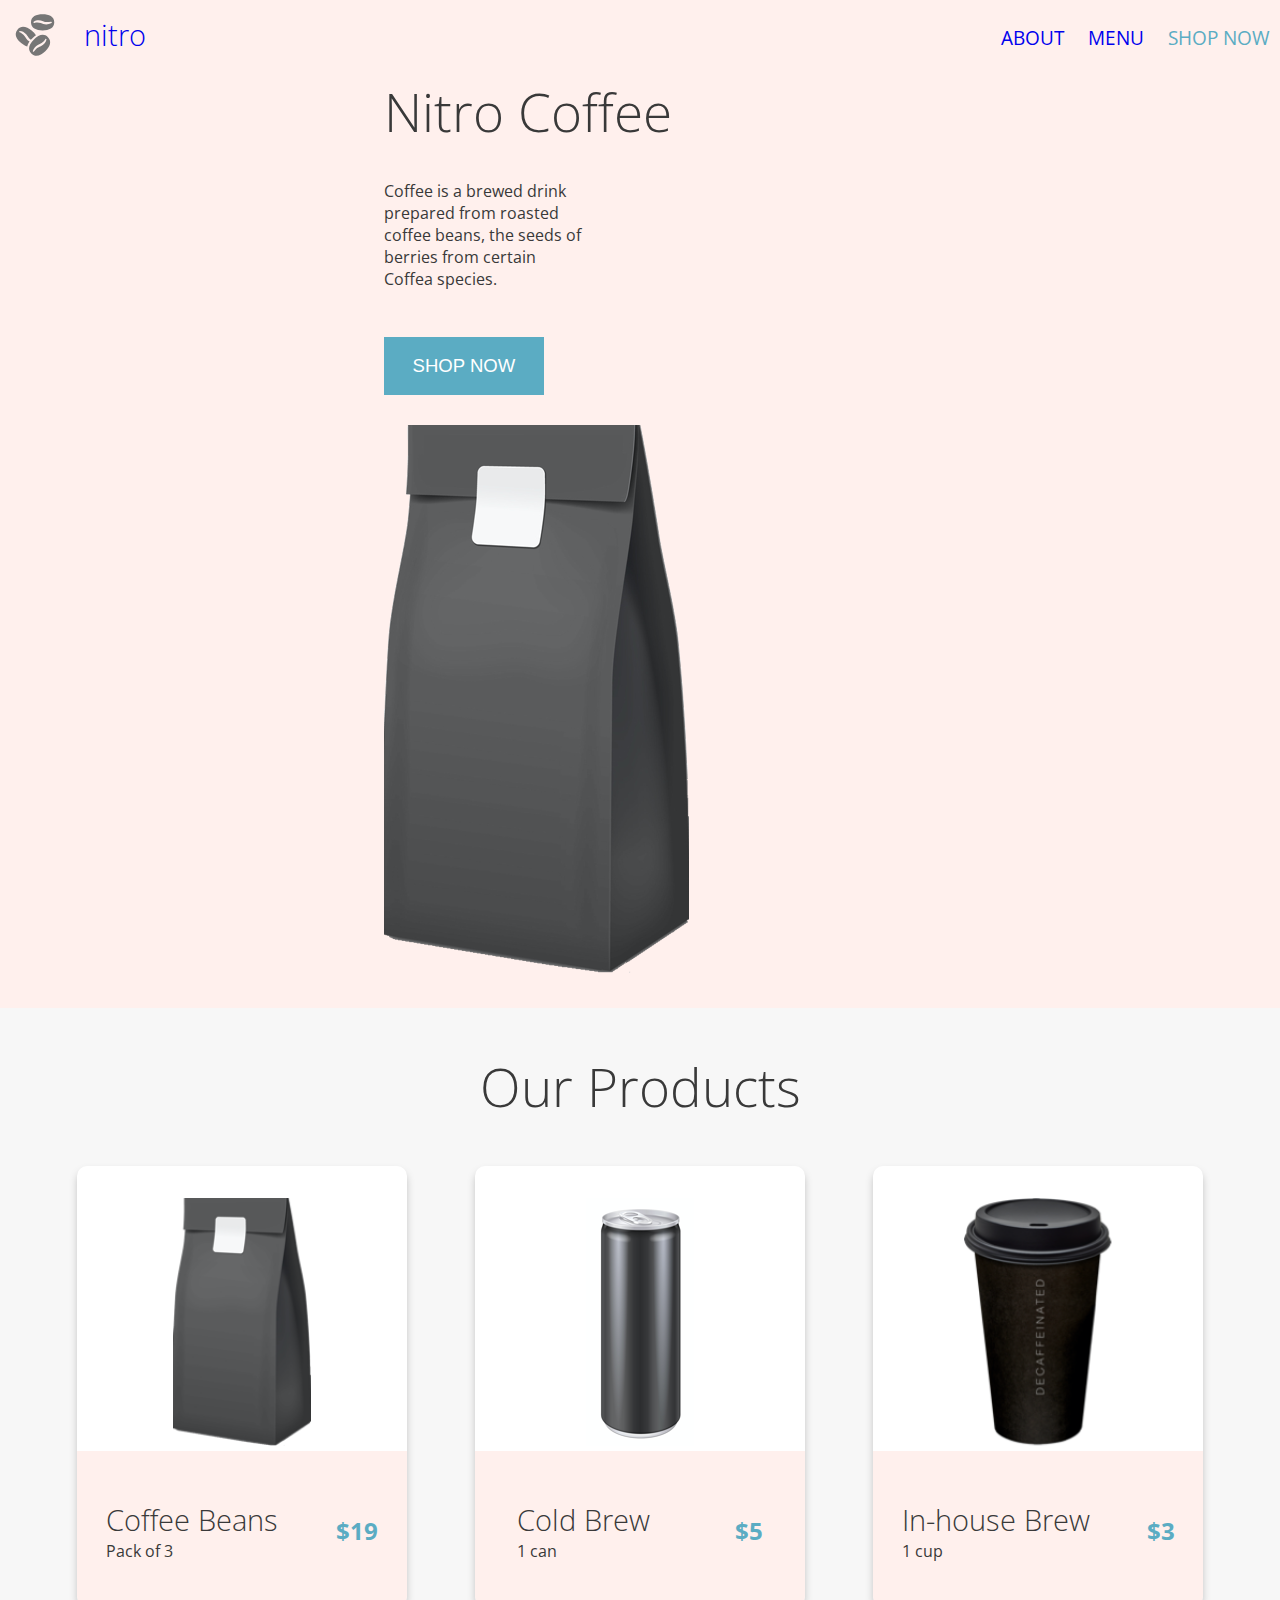
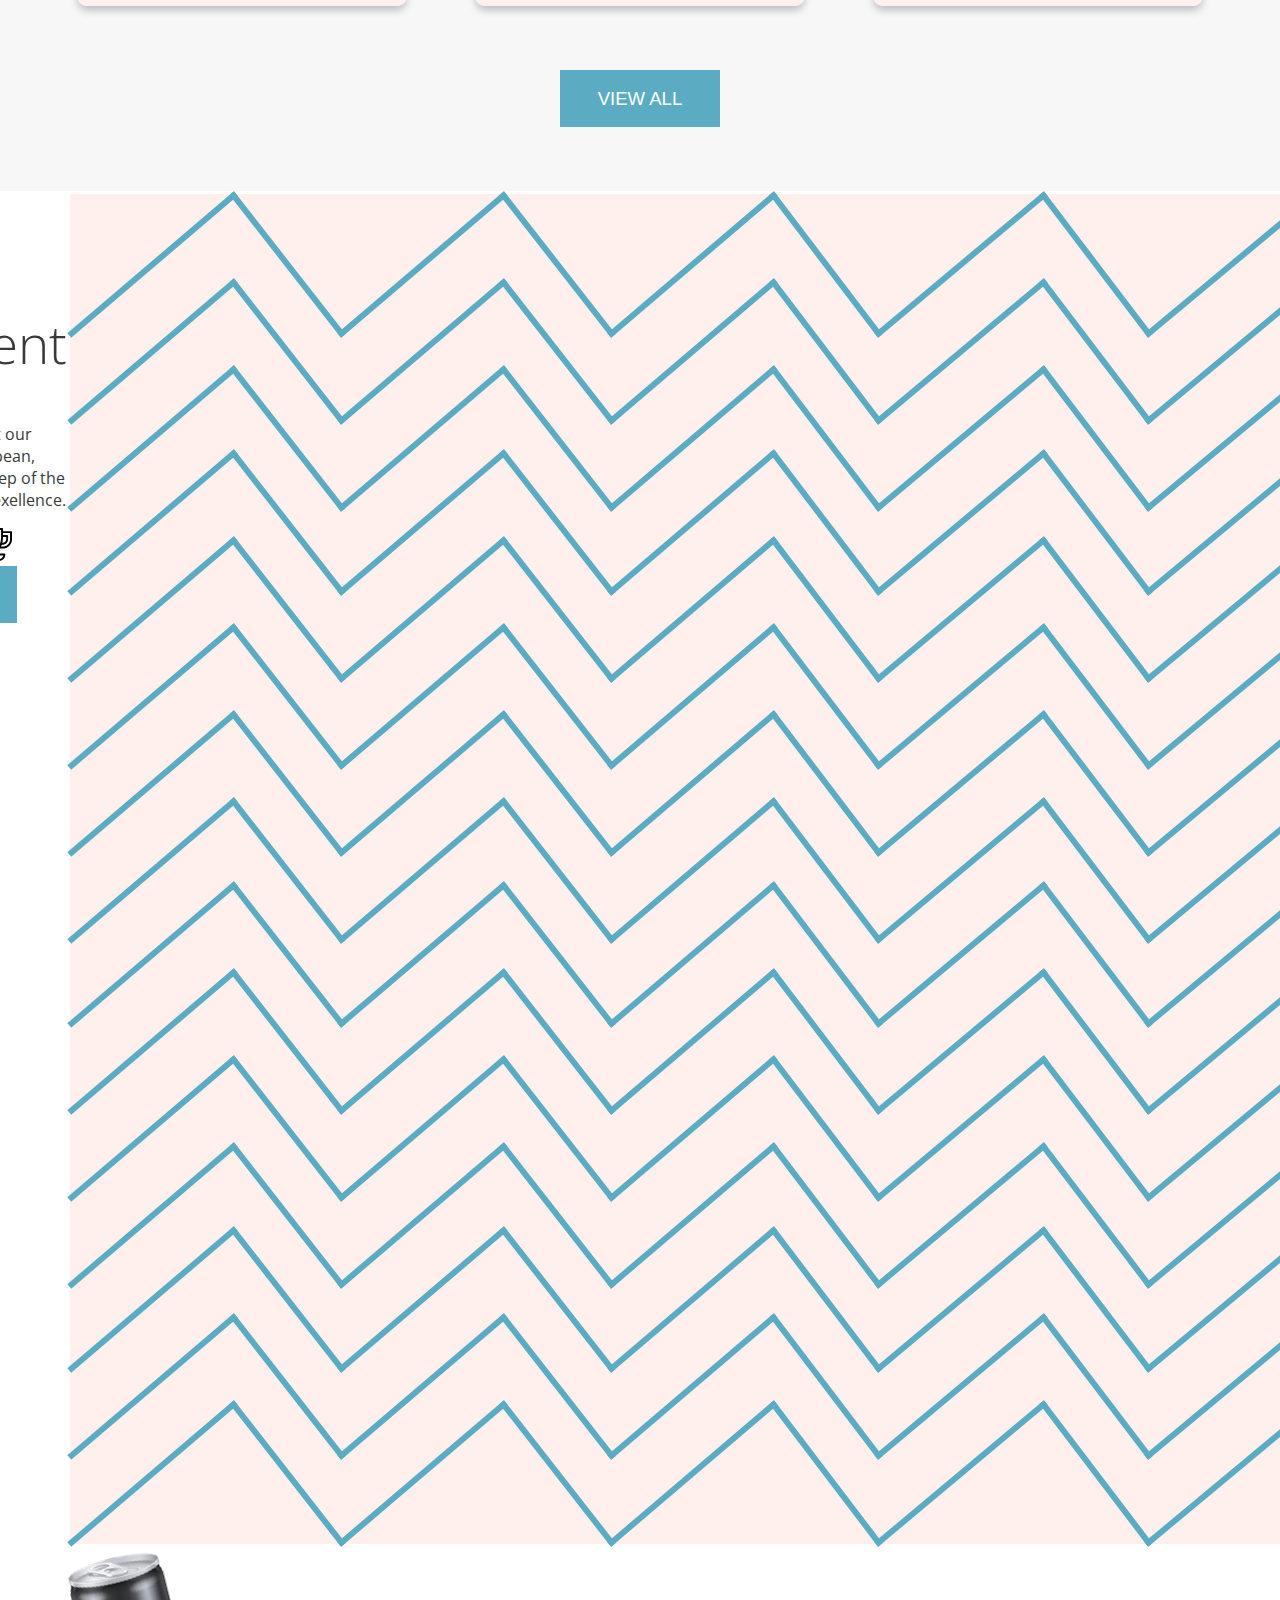
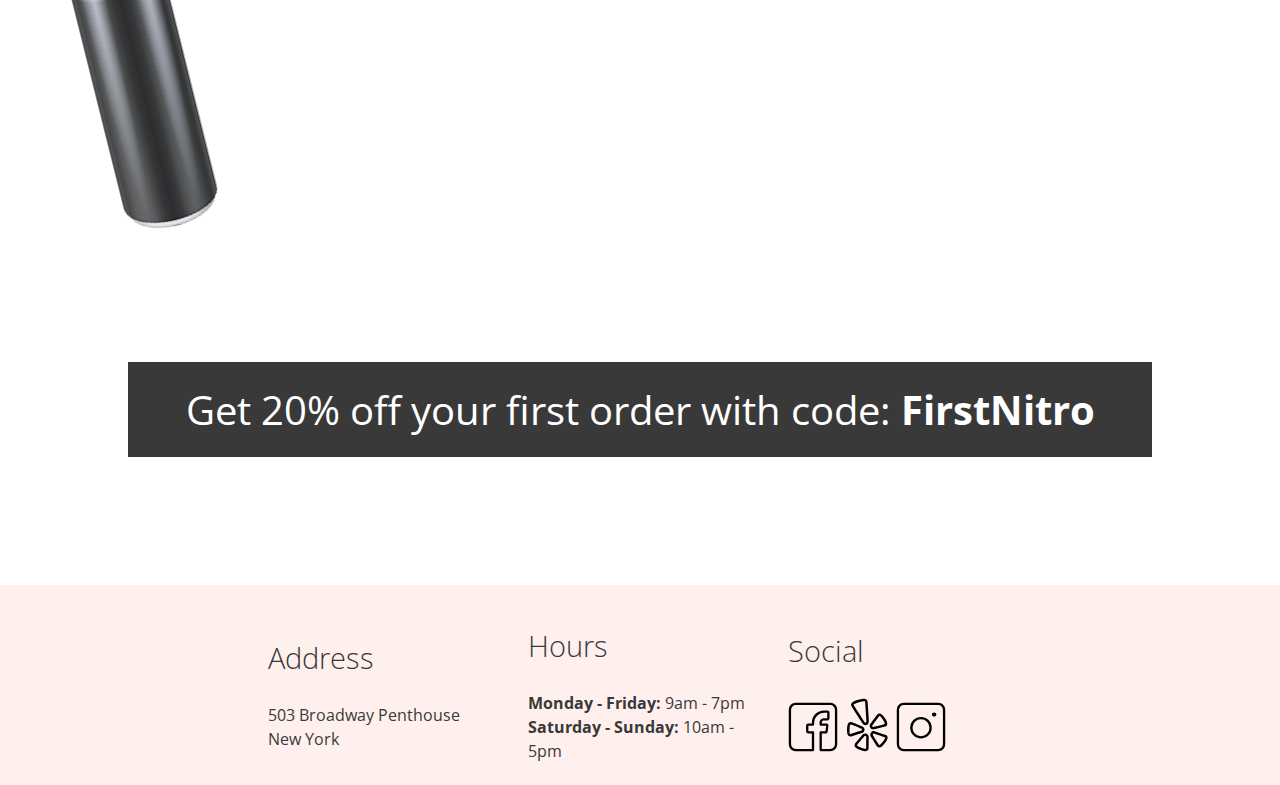
==== index.html @ e4e1f6b5 "init on wk2 day3. Finished Menu, Mockup 14" ====
<!DOCTYPE html>
<html lang="en">
  <head>
    <meta charset="UTF-8" />
    <meta name="viewport" content="width=device-width, initial-scale=1.0" />
    <link
      href="https://fonts.googleapis.com/css2?family=Open+Sans:ital,wght@0,300;0,400;0,600;0,700;1,400&display=swap"
      rel="stylesheet"
    />
    <link rel="stylesheet" href="./css/global.css" />
    <link rel="stylesheet" href="./css/landing.css" />
    <title>Coffee Shop - Home</title>
  </head>

  <body>
    <header class="header">
      <!-- top navigation bar -->
      <nav class="navigation">
        <div class="navigation__menu">
          <ul class="navigation__list">
            <a href="#"
              ><li class="navigation__item">
                <img
                  class="icons"
                  src="./assets/logos/coffee-beans-logo-and-footer.svg"
                  alt="coffee bean logo"
                /></li
            ></a>
            <li class="navigation__item">
              <a href="#"><h3 id="nitro">nitro</h3></a>
            </li>
          </ul>
        </div>
        <div class="navigation__menu">
          <ul>
            <li class="navigation__item"><a href="#">ABOUT</a></li>
            <li class="navigation__item">
              <a href="./pages/menu.html">MENU</a>
            </li>
            <li class="navigation__item">
              <a class="highlight" href="./pages/menu.html">SHOP NOW</a>
            </li>
          </ul>
        </div>
      </nav>
    </header>

    <main>
      <section class="nitro-coffee">
        <div class="nitro-coffee__head highligh_opposit">
          <div class="nitro-coffee__call-to-act">
            <h1>Nitro Coffee</h1>
            <p class="nitro-coffee__text">
              Coffee is a brewed drink prepared from roasted coffee beans, the
              seeds of berries from certain Coffea species.
            </p>
            <!-- A button stating "SHOP NOW" -->
            <a href="./pages/menu.html"><button>SHOP NOW</button></a>
          </div>
          <div class="nitro-coffee__img">
            <img src="./assets/images/coffeebeans-hero.png" alt="coffee bag" />
          </div>
        </div>
      </section>

      <section class="our-product neutral">
        <!-- Our Products Section -->
        <h2 class="card__title">Our Products</h2>
        <div class="card">
          <!-- A card for each product (Coffee Beans, Cold Brew, In-house Brew) -->
          <div class="card__item">
            <img
              class="card__img"
              src="./assets/images/coffeebeans.png"
              alt="coffee beans"
            />
            <div class="card__bottom highligh_opposit">
              <div class="card__title">
                <h3>Coffee Beans</h3>
                <p class="card__subtitle">Pack of 3</p>
              </div>
              <p class="card__text highlight"><strong>$19</strong></p>
            </div>
          </div>

          <div class="card__item">
            <img
              class="card__img"
              src="./assets/images/coldbrew.png"
              alt="cold brew"
            />
            <div class="card__bottom highligh_opposit">
              <div class="card__title">
                <h3>Cold Brew</h3>
                <p class="card__subtitle">1 can</p>
              </div>
              <p class="card__text highlight"><strong>$5</strong></p>
            </div>
          </div>

          <div class="card__item">
            <img
              class="card__img"
              src="./assets/images/inhousebrew.png"
              alt="in-house brew"
            />
            <div class="card__bottom highligh_opposit">
              <div class="card__title">
                <h3>In-house Brew</h3>
                <p class="card__subtitle">1 cup</p>
              </div>
              <p class="card__text highlight"><strong>$3</strong></p>
            </div>
          </div>

          <!-- A button stating "VIEW ALL" -->
        </div>
        <a href="./pages/menu.html"><button>VIEW ALL</button></a>
        <!-- Discount Section -->
      </section>
      <article class="we-are">
        <div class="we-re__left">
          <h2 class="card__title">We're Different</h2>
          <p>
            We grow and roast our own beans. Every bean, every cup, every step
            of the way, we strive for exellence.
          </p>
          <img
            class="icons"
            src="./assets/logos/planting.svg"
            alt="coffee seadlings icon"
          />
          <img
            class="icons"
            src="./assets/logos/coffee-beans.svg"
            alt="coffee beans icon"
          /><img
            class="icons"
            src="./assets/logos/coffee-cup.svg"
            alt="cup of hot coffee"
          />
          <a href="#"><button class="button">LEARN MORE</button></a>
        </div>
        <div class="we-re__right">
          <img src="./assets/images/coldbrewbackground.png" alt="shevron pattern">
          <img src="./assets/images/tiltedcan.png" alt="tilted black can of coffee">
        </div>
      </article>
      <p class="discount-text">
        Get 20% off your first order with code:
        <strong>FirstNitro</strong>
      </p>
    </main>

    <!-- Footer
    The footer must include:
    An “Address” division. -->
    <footer class="footer">
      <section class="footer__item">
        <h3 class="card__title">Address</h3>
        <!-- Paragraph tags with the address information -->
        <p>503 Broadway Penthouse</p>
        <p>New York</p>
      </section>
      <!-- An “Hours” division. This division will contain: -->
      <section class="footer__item">
        <h3 class="card__title">Hours</h3>
        <!-- Paragraph tags with the information related to hours of operation -->
        <p><strong>Monday - Friday:</strong> 9am - 7pm</p>
        <p><strong>Saturday - Sunday:</strong> 10am - 5pm</p>
      </section>

      <!-- A “Social division.” -->
      <section class="social footer__item">
        <h3 class="card__title">Social</h3>
        <!-- social (Facebook, Yelp, Instagram) -->
        <a href="https://www.facebook.com/"
          ><img
            class="social__img--size"
            src="./assets/logos/Facebook-Icon.svg"
            alt="Facebook"
        /></a>
        <a href="https://www.yelp.com/"
          ><img
            class="social__img--size"
            src="./assets/logos/Yelp-Icon.svg"
            alt="Yelp"
        /></a>
        <a href="https://www.instagram.com/"
          ><img
            class="social__img--size"
            src="./assets/logos/Instagram-Icon.svg"
            alt="Instagram"
        /></a>
      </section>
    </footer>
  </body>
</html>
---- css/global.css ----
*,
*::before,
*::after {
  box-sizing: border-box;
  margin: 0px;
  padding: 0px;
}
/* header */
.header {
  width: 100%;
  background-color: #fff0ed;
}

/* main nav */
.navigation {
  display: flex;
  justify-content: space-between;
  align-items: baseline;
}
.navigation__item {
  list-style: none;
  display: inline-block;
  margin: 10px;
  vertical-align: middle;
}
.navigation__item a {
  text-decoration: none;
}
.icons {
  width: 50px;
}
/* this keeps a main nav bar narrower */
#nitro {
  padding-bottom: 0.2em;
}
body {
  font-family: "Open Sans";
  font-weight: 400;
  /* Primary font color */
  color: #393939;
}
h1,
h2 {
  font-weight: 300;
  /* def em(num):
...   return  num*3.33em/60px */
  font-size: 3.33rem;
}
h3 {
  font-weight: 300;
  font-size: 1.83rem;
}
p {
  font-weight: 400;
  font-size: 0.99rem;
}
.highlight {
  color: #5bacc3;
}
.highligh_opposit {
  background-color: #fff0ed;
}
.neutral {
  background-color: #f7f7f7;
}
button,
.navigation__item {
  font-size: 1.16em;
  font-weight: 400;
}

/* discount banner */
.discount-text {
  background-color: #393939;
  color: #fff;
  font-size: 2.497em;
  font-weight: 400;
  text-align: center;
  /* 2 mokups overlap on this one: width: 90%; */
  margin: 8rem;
  padding: 0.5em;
}
.discount-text strong {
  font-weight: 700;
}
---- css/landing.css ----
/* header */
header,
.nitro-coffee,
footer {
  background-color: #fff0ed;
}

button {
  /*  def em(num):
...   return  num*3.33em/60px */
  width: 9.99rem;
  padding: 1.109rem;
  color: white;
  background-color: #5bacc3;
  border: 0;
}

/* header banner */
.nitro-coffee__call-to-act,
.nitro-coffee__img {
  vertical-align: middle;
  display: inline-block;
}
.nitro-coffee__head {
  width: 40%;
  margin-left: auto;
  margin-right: auto;
}
.nitro-coffee__text {
  width: 40%;
  padding: 2em 0 3em;
}
.nitro-coffee__img {
  padding: 30px 0;
  /* but it needs the margin-left: 10vw; for a responsive view */
}
.card__title {
  padding: 0.8em 0;
}
/* cards cection */
.card {
  text-align: center;
  padding-bottom: 2em;
}
.card__item {
  background-color: #ffff;
  width: 330px;
  height: 440px;
  display: inline-block;
  padding: 2em 0 0;
  margin: 0 2em 2em;
  /* margin: 20px; */
  /* margin: 0 calc((100% / 3) - 2em) 2em; 
  analog: 
  margin-top: 0;
  margin-left: calc((100% / 3) - 2em);
  margin-right: calc((100% / 3) - 2em);
  margin-bottom: 2em;*/
  border-radius: 10px;
  box-shadow: 0 5px 9px -1px rgba(0, 0, 0, 0.25);
  text-align: center;
  overflow: hidden;
  vertical-align: top;
}
.card__img {
  height: 248px;
}
.card__text {
  font-size: 1.5rem;
}

.our-product {
  text-align: center;
  vertical-align: middle;
  padding-bottom: 4em;
}
.we-are {
  display: flex;
  justify-content: center;
}
.we-are__right {
  width: 400px;
  height: 400px;
}
/* footer */
.footer {
  height: 200px;
  text-align: center;
}
.footer__item {
  width: 20%;
  line-height: 1.5;
  vertical-align: middle;
  display: inline-block;
  padding: 1em;
  text-align: left;
}
.social__img--size {
  width: 50px;
}
.card__bottom {
  display: flex;
  height: 10rem;
  /* flex-direction: row; */
  /* flex-wrap: wrap; */
  align-items: center;
  justify-content: space-around;
}
.card__title {
}
.card__subtitle {
  text-align: left;
}
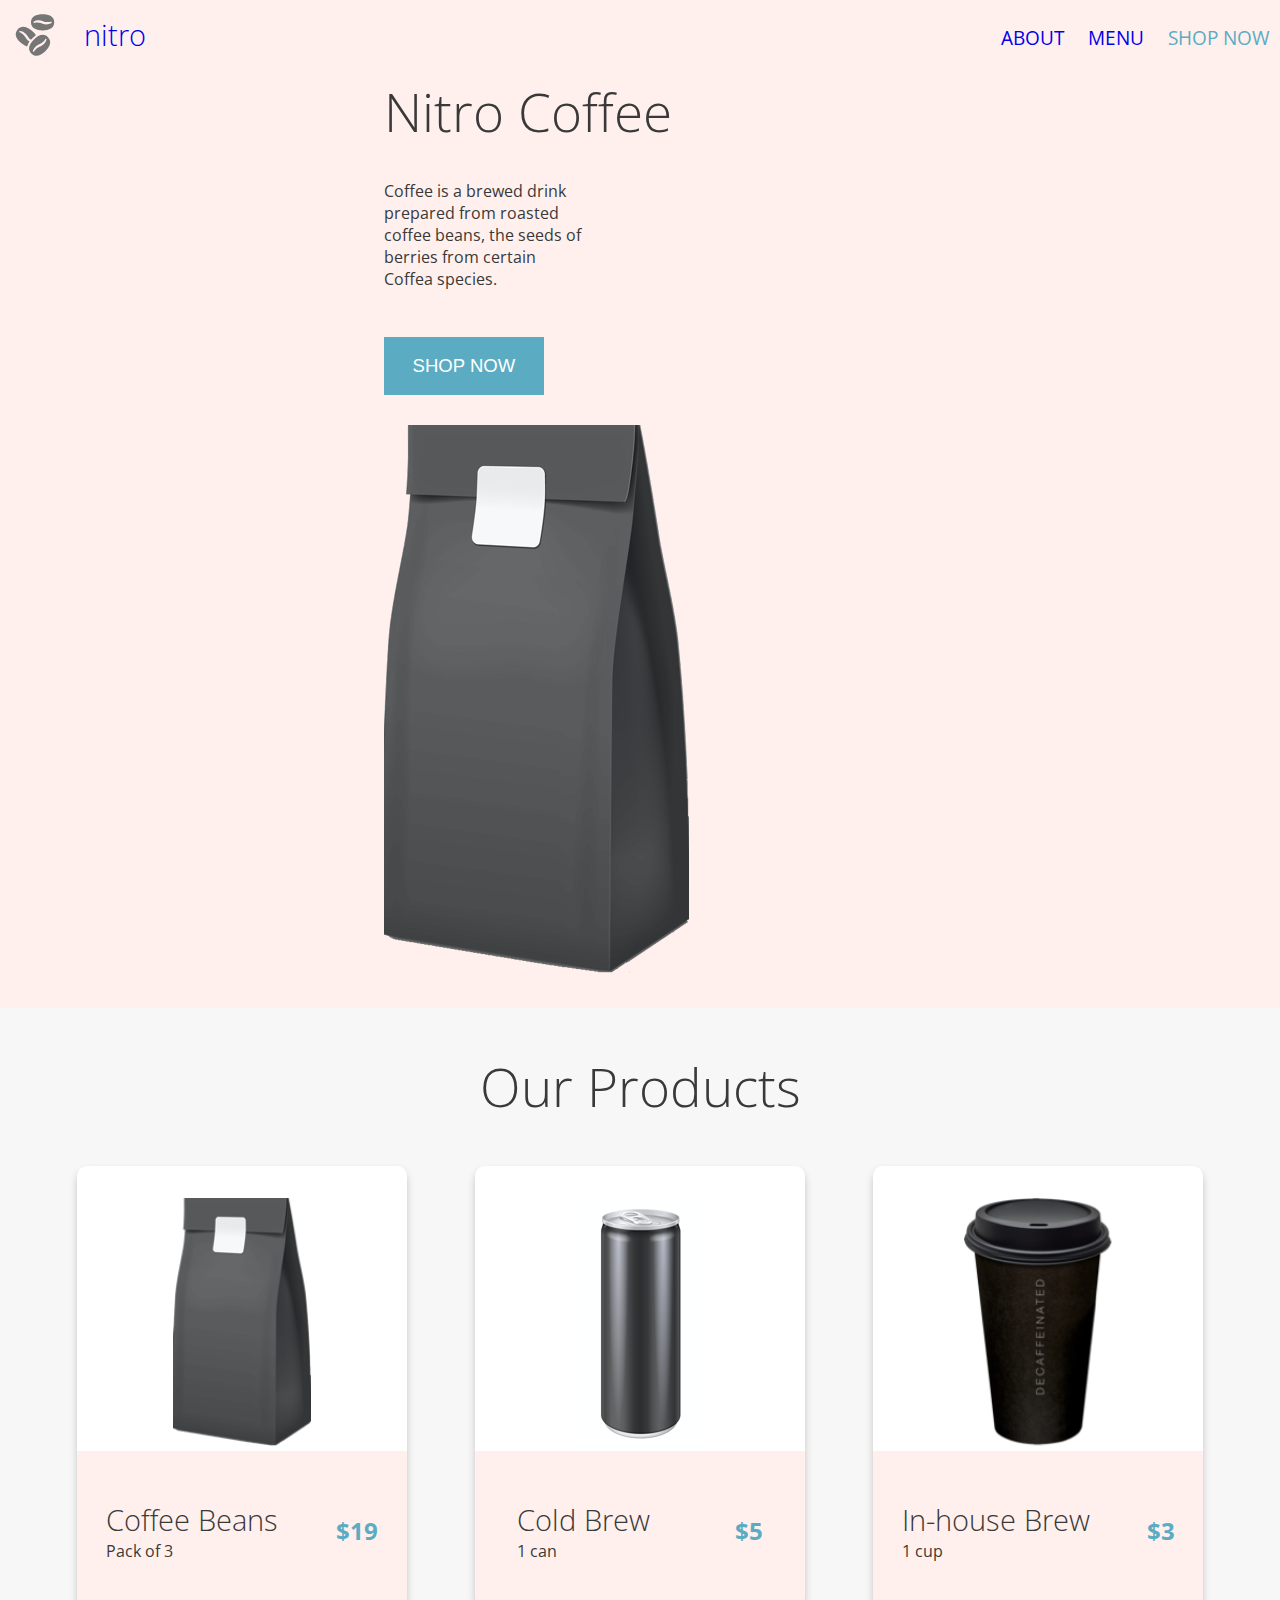
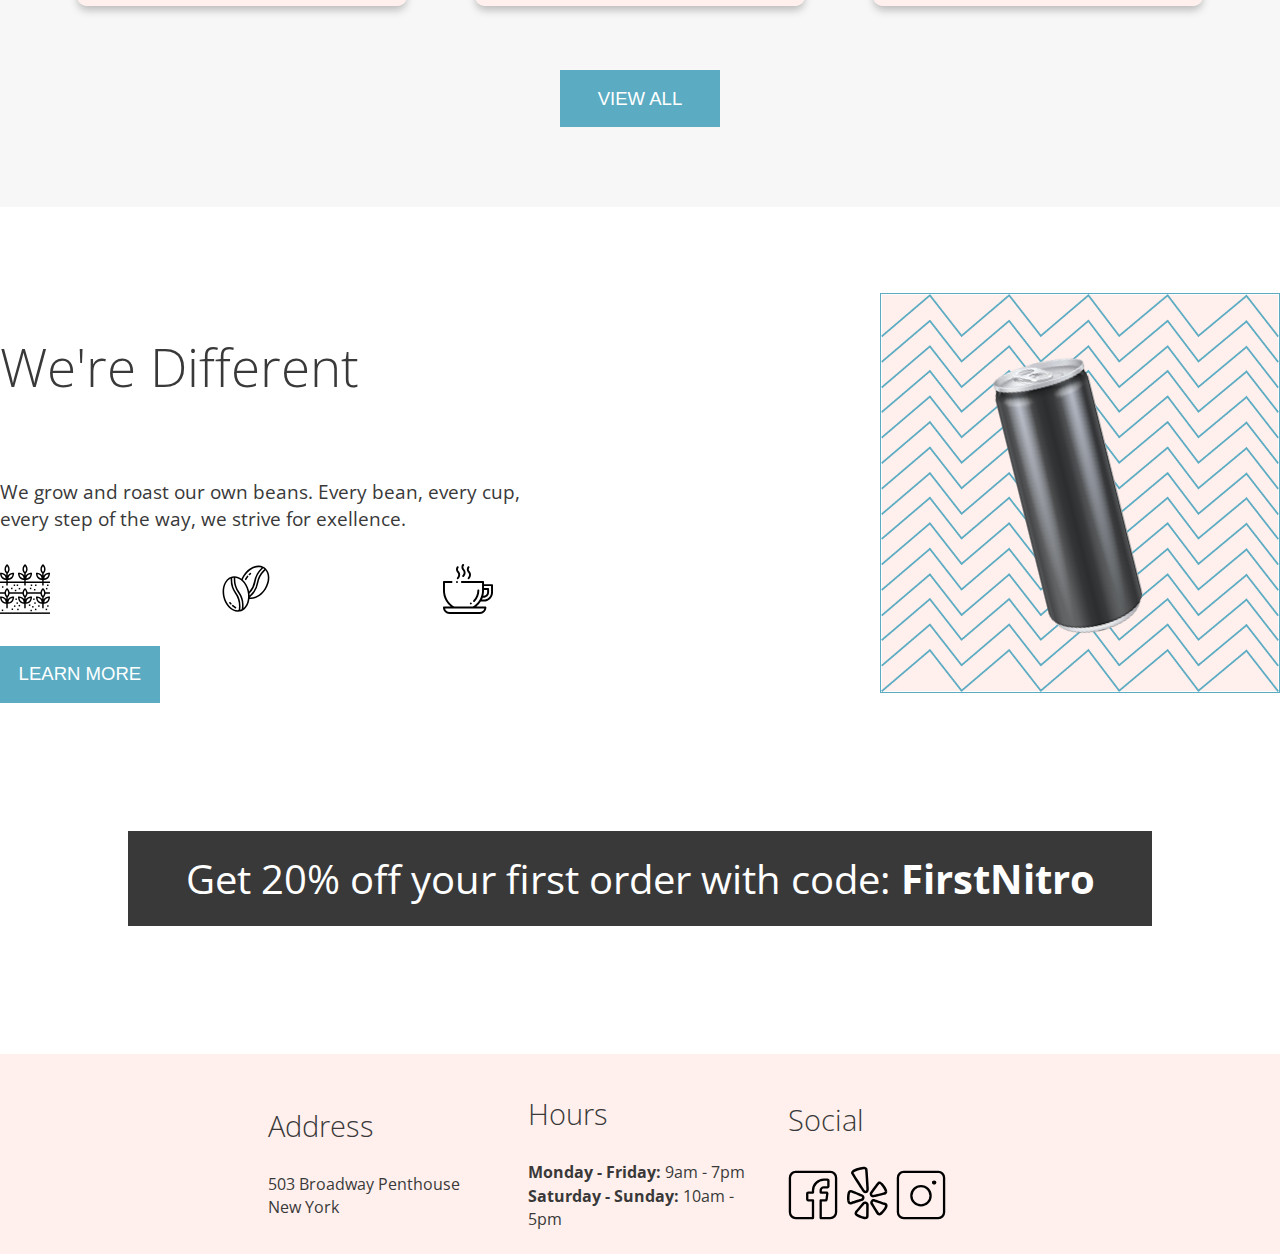
==== commit 6da6511a: "landing 14 abs relat coffee can" ====
--- a/index.html
+++ b/index.html
@@ -121,29 +121,41 @@
       <article class="we-are">
         <div class="we-re__left">
           <h2 class="card__title">We're Different</h2>
-          <p>
+          <p class="we-re__text--narrow">
             We grow and roast our own beans. Every bean, every cup, every step
             of the way, we strive for exellence.
           </p>
+          <div class="we-are__icons">
+            <img
+              class="icons"
+              src="./assets/logos/planting.svg"
+              alt="coffee seadlings icon"
+            />
+            <img
+              class="icons"
+              src="./assets/logos/coffee-beans.svg"
+              alt="coffee beans icon"
+            /><img
+              class="icons"
+              src="./assets/logos/coffee-cup.svg"
+              alt="cup of hot coffee"
+            />
+          </div>
+          <a href="#"><button class="button">LEARN MORE</button></a>
+        </div>
+        <div class="we-re__parent --right">
+          <!-- <div > -->
           <img
-            class="icons"
-            src="./assets/logos/planting.svg"
-            alt="coffee seadlings icon"
+            class="background"
+            src="./assets/images/coldbrewbackground.png"
+            alt="shevron pattern"
           />
           <img
-            class="icons"
-            src="./assets/logos/coffee-beans.svg"
-            alt="coffee beans icon"
-          /><img
-            class="icons"
-            src="./assets/logos/coffee-cup.svg"
-            alt="cup of hot coffee"
+            class="frontground"
+            src="./assets/images/tiltedcan.png"
+            alt="tilted black can of coffee"
           />
-          <a href="#"><button class="button">LEARN MORE</button></a>
-        </div>
-        <div class="we-re__right">
-          <img src="./assets/images/coldbrewbackground.png" alt="shevron pattern">
-          <img src="./assets/images/tiltedcan.png" alt="tilted black can of coffee">
+          <!-- </div> -->
         </div>
       </article>
       <p class="discount-text">
--- a/css/landing.css
+++ b/css/landing.css
@@ -31,7 +31,7 @@
   padding: 2em 0 3em;
 }
 .nitro-coffee__img {
-  padding: 30px 0;
+  padding: 1.875rem 0;
   /* but it needs the margin-left: 10vw; for a responsive view */
 }
 .card__title {
@@ -44,8 +44,9 @@
 }
 .card__item {
   background-color: #ffff;
-  width: 330px;
-  height: 440px;
+  width: 20.625rem;
+  width: 20.625rem;
+  height: 27.5rem;
   display: inline-block;
   padding: 2em 0 0;
   margin: 0 2em 2em;
@@ -56,14 +57,14 @@
   margin-left: calc((100% / 3) - 2em);
   margin-right: calc((100% / 3) - 2em);
   margin-bottom: 2em;*/
-  border-radius: 10px;
+  border-radius: 0.62rem;
   box-shadow: 0 5px 9px -1px rgba(0, 0, 0, 0.25);
   text-align: center;
   overflow: hidden;
   vertical-align: top;
 }
 .card__img {
-  height: 248px;
+  height: 15.5rem;
 }
 .card__text {
   font-size: 1.5rem;
@@ -72,19 +73,46 @@
 .our-product {
   text-align: center;
   vertical-align: middle;
-  padding-bottom: 4em;
+  padding-bottom: 5rem;
 }
 .we-are {
+  padding-top: 5rem;
   display: flex;
-  justify-content: center;
+  justify-content: space-evenly;
+  align-items: center;
 }
-.we-are__right {
-  width: 400px;
-  height: 400px;
+.we-re__parent {
+  position: relative;
+  top: 0;
+  left: 0;
 }
-/* footer */
+.we-re__text--narrow {
+  font-size: 1.2rem;
+  width: 60%;
+  padding: 2rem 0;
+}
+.we-are__icons {
+  width: 56%;
+  display: flex;
+  justify-content: space-between;
+  padding: 0 0 2rem;
+}
+.background {
+  position: relative;
+  top: 0;
+  left: 0;
+  border: 1px solid #5bacc3;
+  width: 25rem;
+}
+.frontground {
+  position: absolute;
+  top: 4rem;
+  left: 7rem;
+  /* border: 1px solid red; */
+}
+/* FOOTER */
 .footer {
-  height: 200px;
+  height: 12.5rem;
   text-align: center;
 }
 .footer__item {
@@ -96,7 +124,7 @@
   text-align: left;
 }
 .social__img--size {
-  width: 50px;
+  width: 3.125rem;
 }
 .card__bottom {
   display: flex;
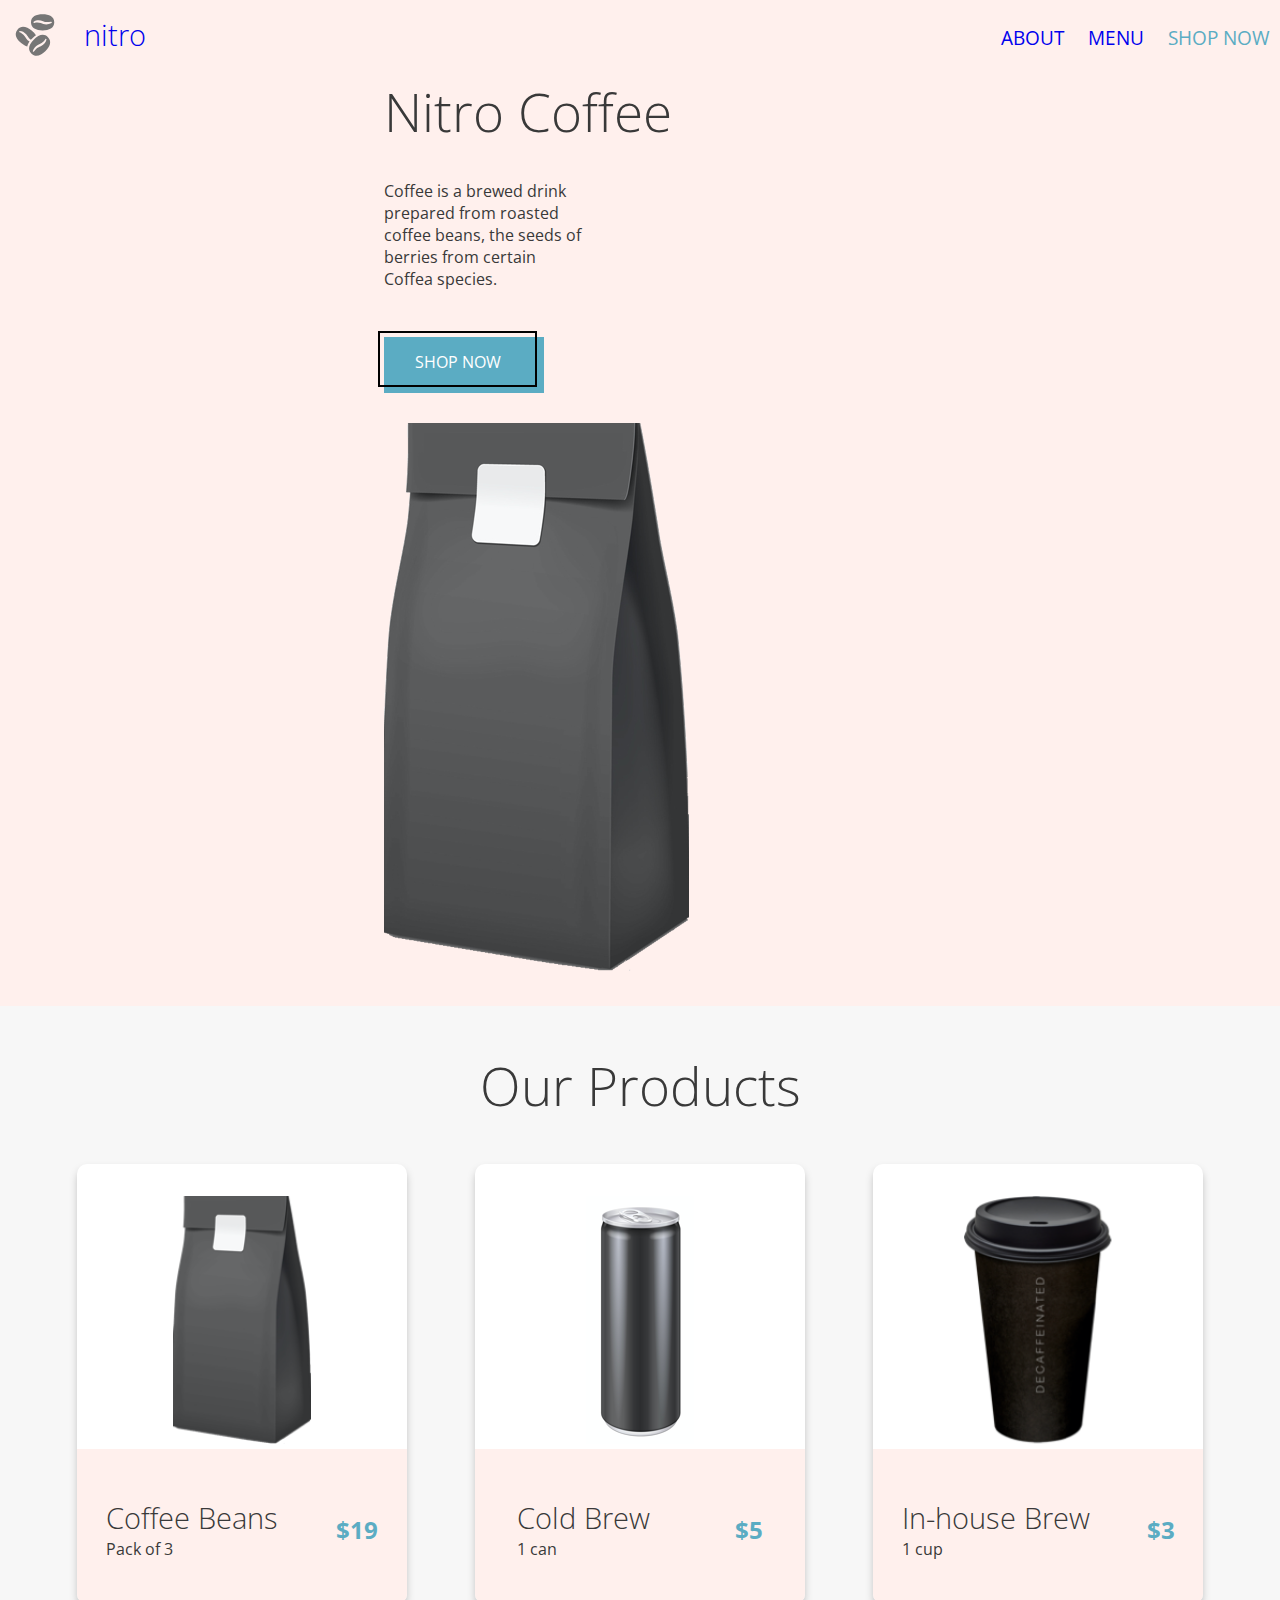
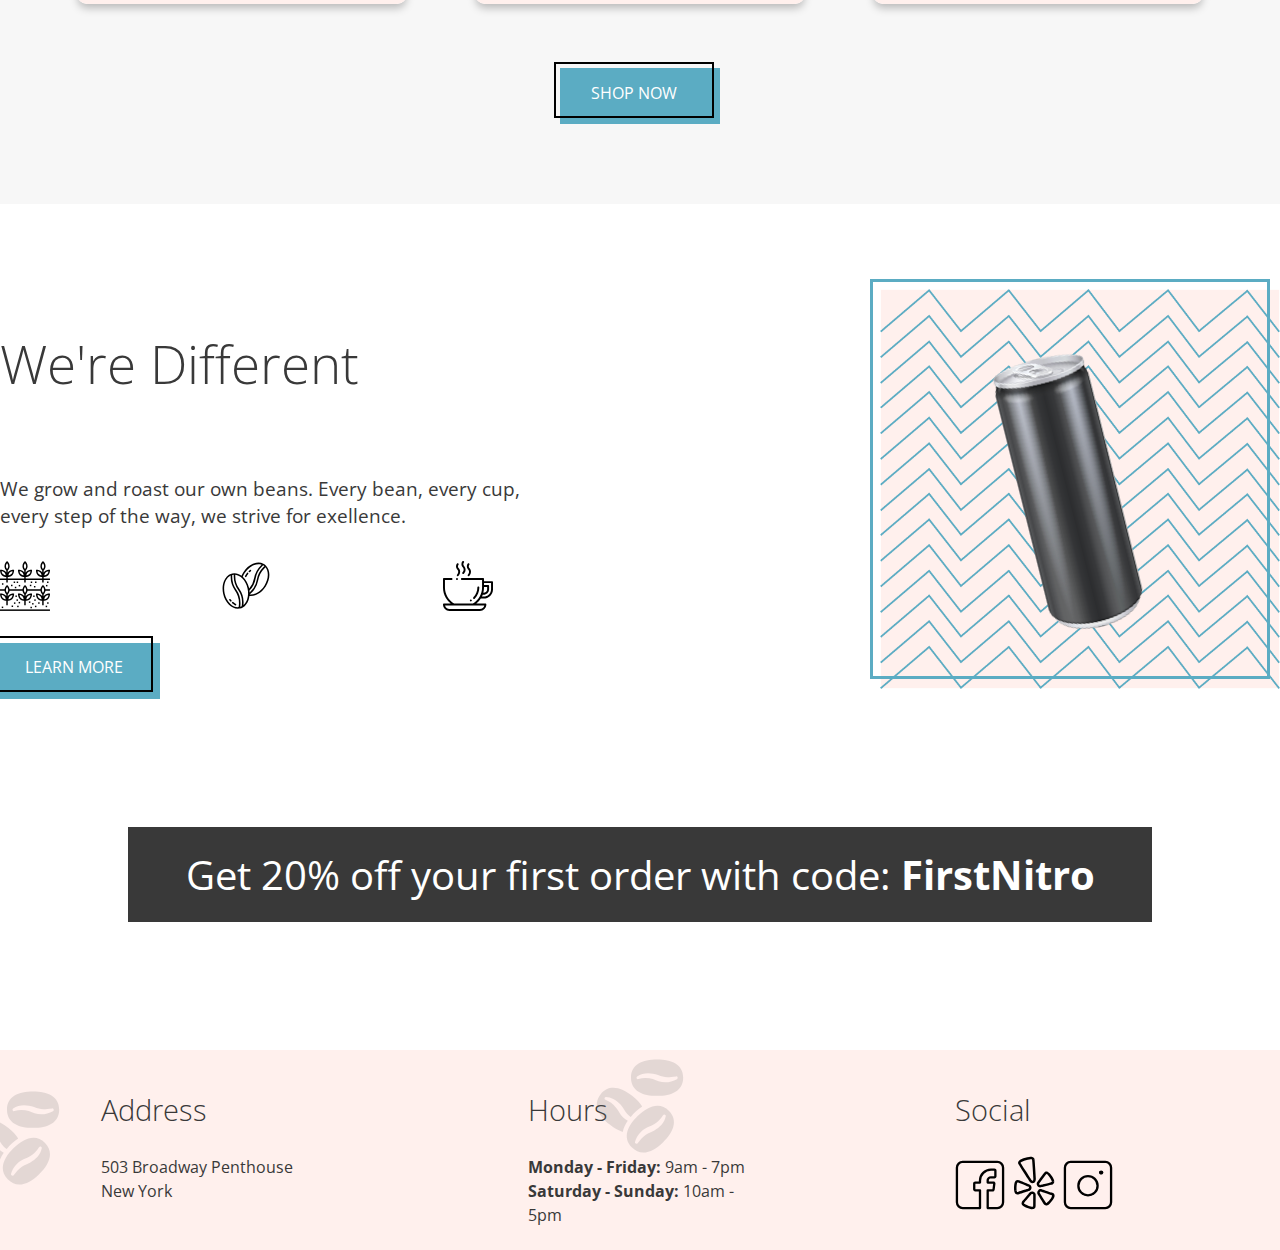
==== commit c26b93d7: "landing g 3 buttons & pic offset" ====
--- a/index.html
+++ b/index.html
@@ -55,7 +55,14 @@
               seeds of berries from certain Coffea species.
             </p>
             <!-- A button stating "SHOP NOW" -->
-            <a href="./pages/menu.html"><button>SHOP NOW</button></a>
+            <!-- old <a href=""><button>SHOP NOW</button></a> -->
+
+            <div class="button-parent">
+              <button class="button"></button>
+              <a href="./pages/menu.html"
+                ><div class="button__border">SHOP NOW</div></a
+              >
+            </div>
           </div>
           <div class="nitro-coffee__img">
             <img src="./assets/images/coffeebeans-hero.png" alt="coffee bag" />
@@ -115,7 +122,15 @@
 
           <!-- A button stating "VIEW ALL" -->
         </div>
-        <a href="./pages/menu.html"><button>VIEW ALL</button></a>
+        <!-- <a href="./pages/menu.html"><button>VIEW ALL</button></a> -->
+        <div class="button--centered">
+          <div class="button-parent">
+            <button class="button"></button>
+            <a href="./pages/menu.html"
+              ><div class="button__border">SHOP NOW</div></a
+            >
+          </div>
+        </div>
         <!-- Discount Section -->
       </section>
       <article class="we-are">
@@ -141,10 +156,12 @@
               alt="cup of hot coffee"
             />
           </div>
-          <a href="#"><button class="button">LEARN MORE</button></a>
+          <div class="button-parent">
+            <button class="button"></button>
+            <a href="#"><div class="button__border">LEARN MORE</div></a>
+          </div>
         </div>
         <div class="we-re__parent --right">
-          <!-- <div > -->
           <img
             class="background"
             src="./assets/images/coldbrewbackground.png"
@@ -155,7 +172,7 @@
             src="./assets/images/tiltedcan.png"
             alt="tilted black can of coffee"
           />
-          <!-- </div> -->
+          <div class="frontground--border"></div>
         </div>
       </article>
       <p class="discount-text">
@@ -164,47 +181,61 @@
       </p>
     </main>
 
-    <!-- Footer
+    <!-- FOOTER
     The footer must include:
     An “Address” division. -->
-    <footer class="footer">
-      <section class="footer__item">
-        <h3 class="card__title">Address</h3>
-        <!-- Paragraph tags with the address information -->
-        <p>503 Broadway Penthouse</p>
-        <p>New York</p>
-      </section>
-      <!-- An “Hours” division. This division will contain: -->
-      <section class="footer__item">
-        <h3 class="card__title">Hours</h3>
-        <!-- Paragraph tags with the information related to hours of operation -->
-        <p><strong>Monday - Friday:</strong> 9am - 7pm</p>
-        <p><strong>Saturday - Sunday:</strong> 10am - 5pm</p>
-      </section>
-
-      <!-- A “Social division.” -->
-      <section class="social footer__item">
-        <h3 class="card__title">Social</h3>
-        <!-- social (Facebook, Yelp, Instagram) -->
-        <a href="https://www.facebook.com/"
-          ><img
-            class="social__img--size"
-            src="./assets/logos/Facebook-Icon.svg"
-            alt="Facebook"
-        /></a>
-        <a href="https://www.yelp.com/"
-          ><img
-            class="social__img--size"
-            src="./assets/logos/Yelp-Icon.svg"
-            alt="Yelp"
-        /></a>
-        <a href="https://www.instagram.com/"
-          ><img
-            class="social__img--size"
-            src="./assets/logos/Instagram-Icon.svg"
-            alt="Instagram"
-        /></a>
-      </section>
+    <footer>
+      <div class="footer-mama">
+          <div class="beans__decor">
+            <img class="beans__decor--left"
+              src="./assets/logos/coffee-beans-logo-and-footer.svg"
+              alt="coffee beans"
+            />
+            <img class="beans__decor--right"
+              src="./assets/logos/coffee-beans-logo-and-footer.svg"
+              alt="coffee beans"
+            />
+          </div>
+
+
+        <section class="footer__item">
+          <h3 class="card__title">Address</h3>
+          <!-- Paragraph tags with the address information -->
+          <p>503 Broadway Penthouse</p>
+          <p>New York</p>
+        </section>
+        <!-- An “Hours” division. This division will contain: -->
+        <section class="footer__item">
+          <h3 class="card__title">Hours</h3>
+          <!-- Paragraph tags with the information related to hours of operation -->
+          <p><strong>Monday - Friday:</strong> 9am - 7pm</p>
+          <p><strong>Saturday - Sunday:</strong> 10am - 5pm</p>
+        </section>
+
+        <!-- A “Social division.” -->
+        <section class="social footer__item">
+          <h3 class="card__title">Social</h3>
+          <!-- social (Facebook, Yelp, Instagram) -->
+          <a href="https://www.facebook.com/"
+            ><img
+              class="social__img--size"
+              src="./assets/logos/Facebook-Icon.svg"
+              alt="Facebook"
+          /></a>
+          <a href="https://www.yelp.com/"
+            ><img
+              class="social__img--size"
+              src="./assets/logos/Yelp-Icon.svg"
+              alt="Yelp"
+          /></a>
+          <a href="https://www.instagram.com/"
+            ><img
+              class="social__img--size"
+              src="./assets/logos/Instagram-Icon.svg"
+              alt="Instagram"
+          /></a>
+        </section>
+      </div>
     </footer>
   </body>
 </html>
--- a/css/global.css
+++ b/css/global.css
@@ -20,14 +20,14 @@
 .navigation__item {
   list-style: none;
   display: inline-block;
-  margin: 10px;
+  margin: 0.625rem;
   vertical-align: middle;
 }
 .navigation__item a {
   text-decoration: none;
 }
 .icons {
-  width: 50px;
+  width: 3.125rem;
 }
 /* this keeps a main nav bar narrower */
 #nitro {
--- a/css/landing.css
+++ b/css/landing.css
@@ -5,14 +5,37 @@
   background-color: #fff0ed;
 }
 
+.button--centered {
+  display: inline-block;
+}
 button {
   /*  def em(num):
 ...   return  num*3.33em/60px */
   width: 9.99rem;
+  height: 3.5rem;
   padding: 1.109rem;
   color: white;
   background-color: #5bacc3;
   border: 0;
+  position: relative;
+}
+.button-parent {
+  position: relative;
+}
+.button__border {
+  position: absolute;
+  width: 9.99rem;
+  height: 3.5rem;
+  padding: 1.109rem;
+  color: white;
+  text-align: center;
+  top: -0.4rem;
+  left: -0.401rem;
+  border: 2px solid black;
+}
+.button__border a {
+  text-decoration: none;
+  color: white;
 }
 
 /* header banner */
@@ -101,19 +124,52 @@
   position: relative;
   top: 0;
   left: 0;
-  border: 1px solid #5bacc3;
   width: 25rem;
 }
 .frontground {
   position: absolute;
   top: 4rem;
   left: 7rem;
-  /* border: 1px solid red; */
+}
+.frontground--border {
+  width: 25rem;
+  height: 25rem;
+  position: absolute;
+  top: -0.6rem;
+  left: -0.6rem;
+  border: 3px solid #5bacc3;
 }
 /* FOOTER */
-.footer {
+.footer-mama {
   height: 12.5rem;
   text-align: center;
+  display: flex;
+  justify-content: space-around;
+  position: relative;
+}
+.beans__decor {
+  width: 100%;
+  position: absolute;
+  /* top: 2rem;
+  left: -2.5rem; */
+}
+
+.beans__decor img {
+  width: 7rem;
+  opacity: 20%;
+}
+.beans__decor--left {
+  top: 2rem;
+  left: -2.5rem;
+}
+.beans__decor--right {
+  position: absolute;
+  /* top: 2rem;
+  left: auto;  */
+  top: 2rem;
+  left: -2.5rem;
+
+  /* needs to tie to a vp */
 }
 .footer__item {
   width: 20%;
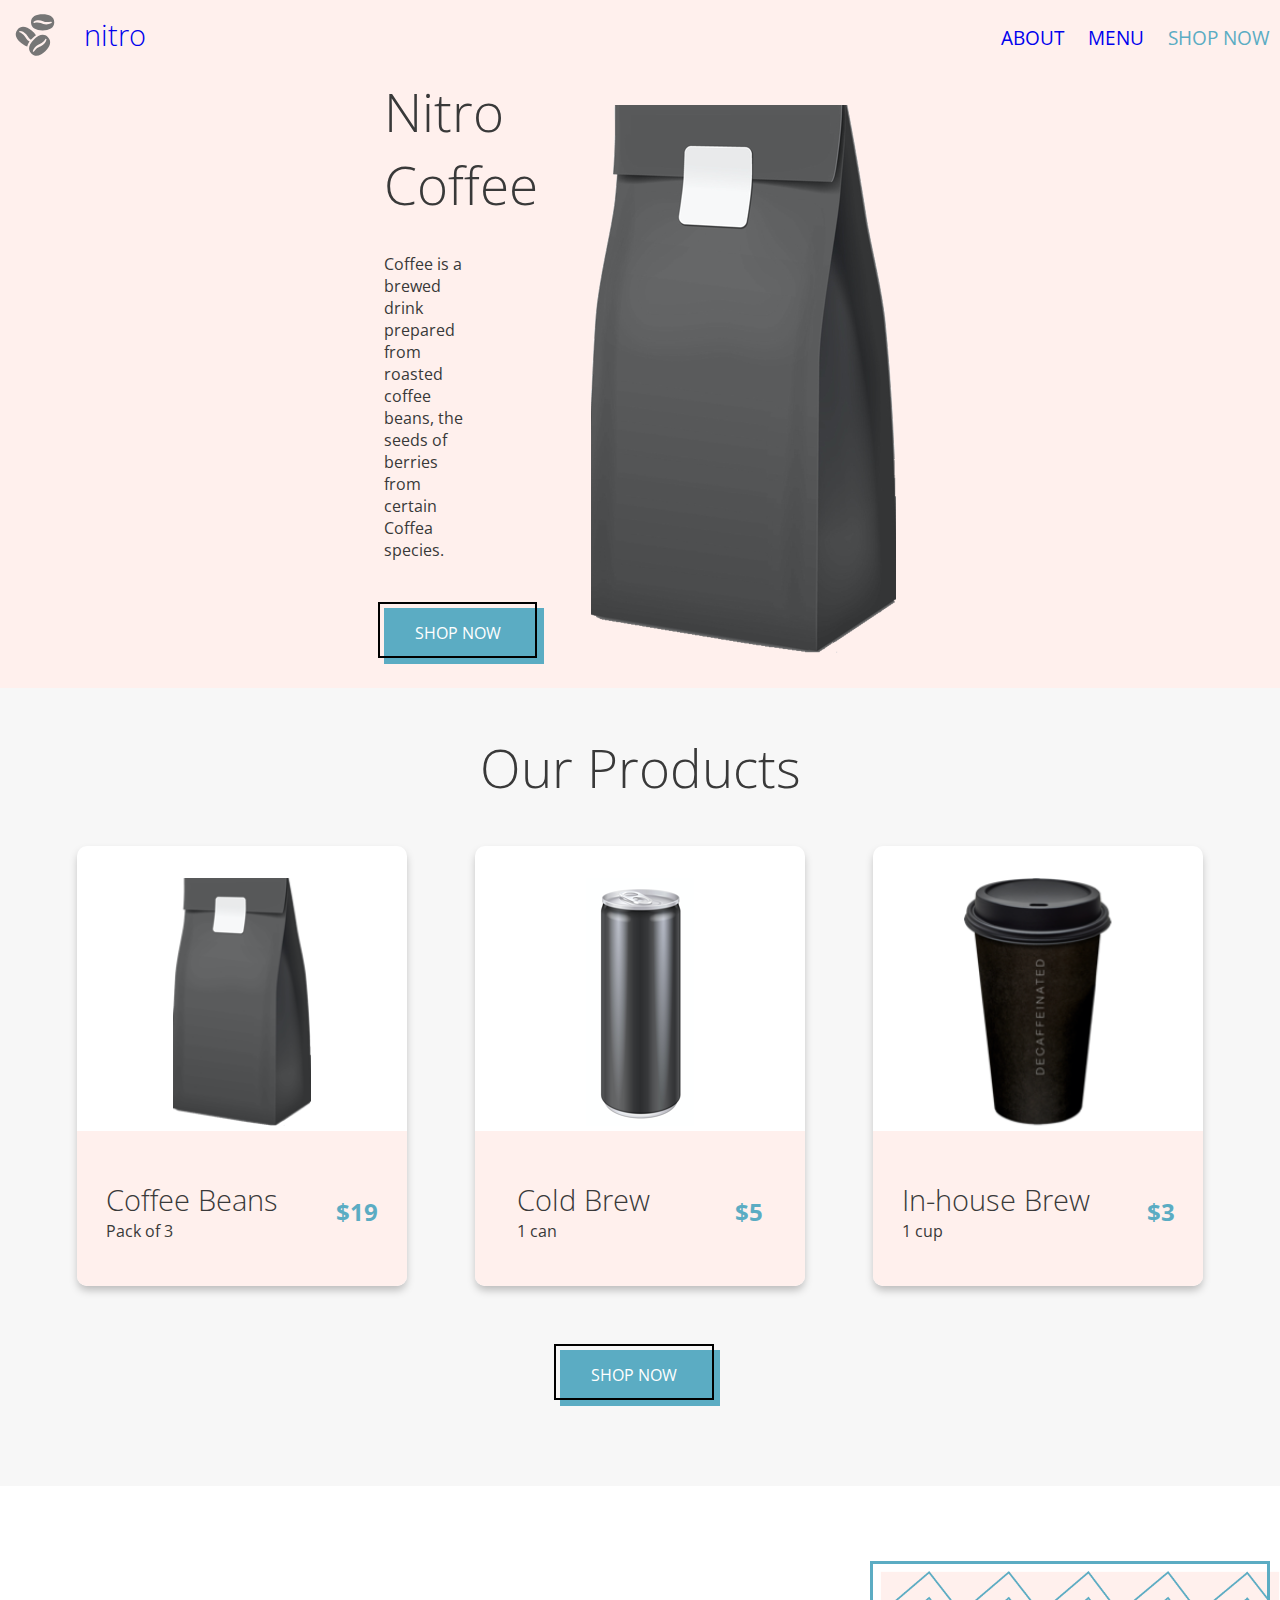
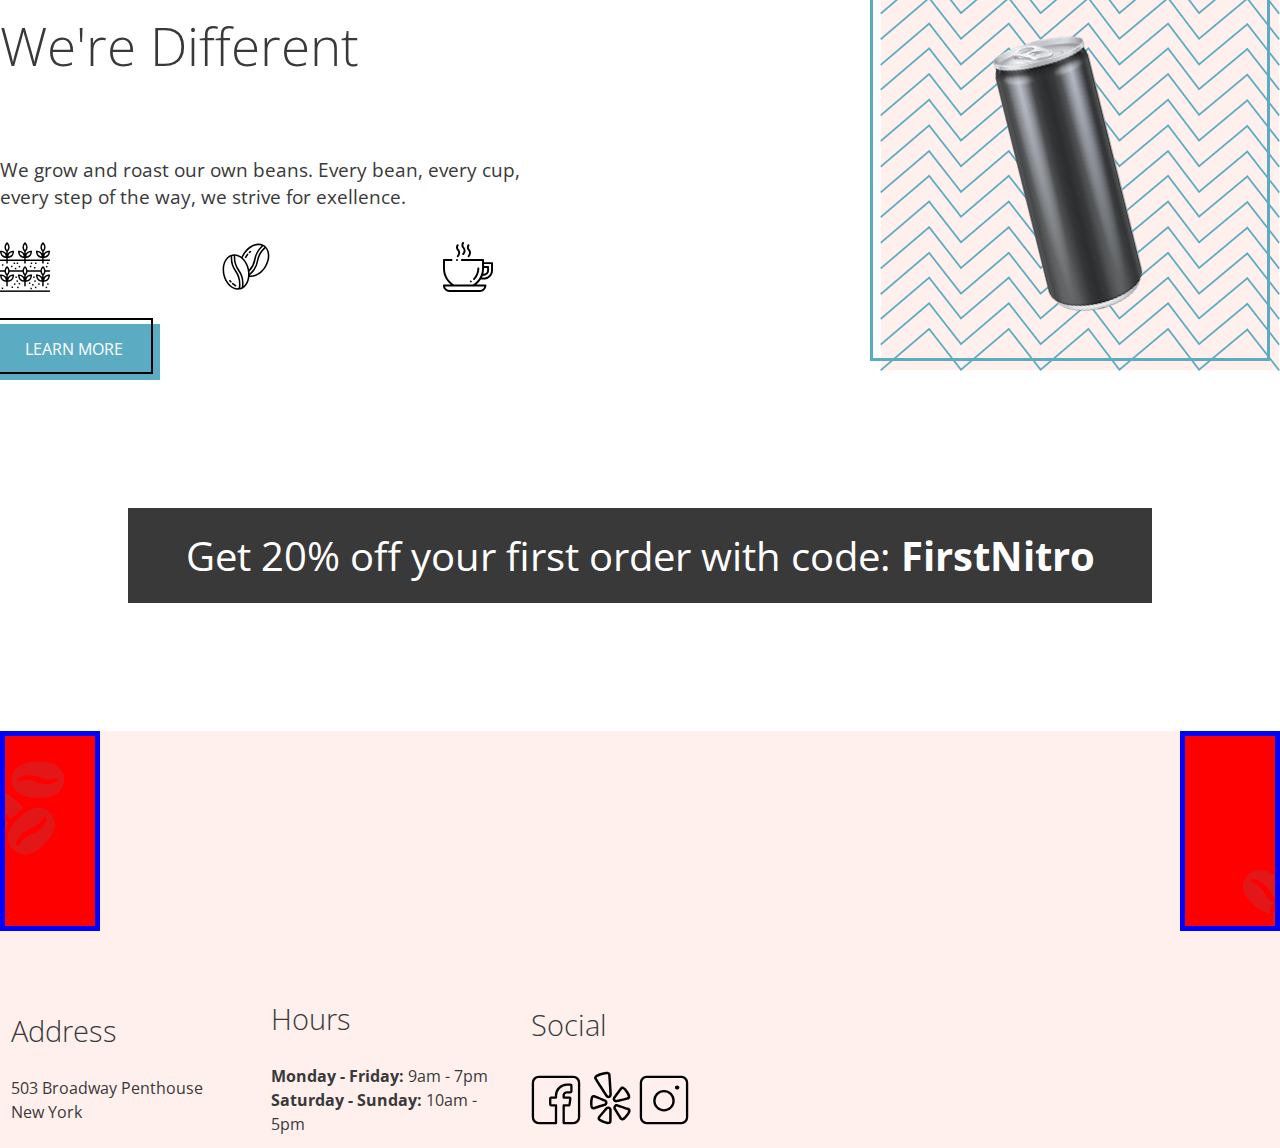
==== commit 21a8f4a3: "cofee beans in footer" ====
--- a/index.html
+++ b/index.html
@@ -7,8 +7,8 @@
       href="https://fonts.googleapis.com/css2?family=Open+Sans:ital,wght@0,300;0,400;0,600;0,700;1,400&display=swap"
       rel="stylesheet"
     />
-    <link rel="stylesheet" href="./css/global.css" />
-    <link rel="stylesheet" href="./css/landing.css" />
+    <!-- <link rel="stylesheet" href="./css/global.css" /> -->
+    <link rel="stylesheet" href="./scss/landing.css" />
     <title>Coffee Shop - Home</title>
   </head>
 
@@ -134,9 +134,9 @@
         <!-- Discount Section -->
       </section>
       <article class="we-are">
-        <div class="we-re__left">
+        <div class="we-are__left">
           <h2 class="card__title">We're Different</h2>
-          <p class="we-re__text--narrow">
+          <p class="we-are__text--narrow">
             We grow and roast our own beans. Every bean, every cup, every step
             of the way, we strive for exellence.
           </p>
@@ -161,7 +161,8 @@
             <a href="#"><div class="button__border">LEARN MORE</div></a>
           </div>
         </div>
-        <div class="we-re__parent --right">
+        <!-- don't mess with this line: the can will jump on top -->
+        <div class="we-are__parent">
           <img
             class="background"
             src="./assets/images/coldbrewbackground.png"
@@ -186,17 +187,25 @@
     An “Address” division. -->
     <footer>
       <div class="footer-mama">
-          <div class="beans__decor">
-            <img class="beans__decor--left"
+        <div class="beans__decor">
+          <div class="image-box" style="width: 100px; position: absolute; left: 0;">
+            <img
+              class="beans__decor--left"
+               
               src="./assets/logos/coffee-beans-logo-and-footer.svg"
               alt="coffee beans"
             />
-            <img class="beans__decor--right"
+            </div>
+            <div class="image-box" style="width: 100px; position: absolute; right: 0;">
+
+            <img
+              class="beans__decor--right"
+              style="max-width: initial"
               src="./assets/logos/coffee-beans-logo-and-footer.svg"
               alt="coffee beans"
-            />
-          </div>
-
+            /></div>
+          </div>
+        </div>
 
         <section class="footer__item">
           <h3 class="card__title">Address</h3>
--- a/scss/landing.css
+++ b/scss/landing.css
@@ -0,0 +1,323 @@
+*,
+*::before,
+*::after {
+  box-sizing: border-box;
+  margin: 0px;
+  padding: 0px;
+}
+
+/* header */
+.header {
+  width: 100%;
+  background-color: #fff0ed;
+}
+
+/* main nav */
+.navigation {
+  display: flex;
+  justify-content: space-between;
+  align-items: baseline;
+}
+
+.navigation__item {
+  list-style: none;
+  display: inline-block;
+  margin: 0.625rem;
+  vertical-align: middle;
+}
+
+.navigation__item a {
+  text-decoration: none;
+}
+
+.icons {
+  width: 3.125rem;
+}
+
+/* this keeps a main nav bar narrower */
+#nitro {
+  padding-bottom: 0.2em;
+}
+
+body {
+  font-family: "Open Sans";
+  font-weight: 400;
+  /* Primary font color */
+  color: #393939;
+}
+
+h1,
+h2 {
+  font-weight: 300;
+  /* def em(num):
+  ...   return  num*3.33em/60px */
+  font-size: 3.33rem;
+}
+
+h3 {
+  font-weight: 300;
+  font-size: 1.83rem;
+}
+
+p {
+  font-weight: 400;
+  font-size: 0.99rem;
+}
+
+.highlight {
+  color: #5bacc3;
+}
+
+.highligh_opposit {
+  background-color: #fff0ed;
+}
+
+.neutral {
+  background-color: #f7f7f7;
+}
+
+button,
+.navigation__item {
+  font-size: 1.16em;
+  font-weight: 400;
+}
+
+/* discount banner */
+.discount-text {
+  background-color: #393939;
+  color: white;
+  font-size: 2.497em;
+  font-weight: 400;
+  text-align: center;
+  /* 2 mokups overlap on this one: width: 90%; */
+  margin: 8rem;
+  padding: 0.5em;
+}
+
+.discount-text strong {
+  font-weight: 700;
+}
+
+/* header */
+header,
+.nitro-coffee,
+footer {
+  background-color: #fff0ed;
+}
+
+.button--centered {
+  display: inline-block;
+}
+
+button {
+  /*  def em(num):
+  ...   return  num*3.33em/60px */
+  width: 9.99rem;
+  height: 3.5rem;
+  padding: 1.109rem;
+  color: white;
+  background-color: #5bacc3;
+  border: 0;
+  position: relative;
+}
+
+.button-parent {
+  position: relative;
+}
+
+.button__border {
+  position: absolute;
+  width: 9.99rem;
+  height: 3.5rem;
+  padding: 1.109rem;
+  color: white;
+  text-align: center;
+  top: -0.4rem;
+  left: -0.401rem;
+  border: 2px solid black;
+}
+
+.button__border a {
+  text-decoration: none;
+  color: white;
+}
+
+/* header banner */
+.nitro-coffee__call-to-act,
+.nitro-coffee__img {
+  vertical-align: middle;
+  display: inline-block;
+}
+
+.nitro-coffee__head {
+  width: 40%;
+  margin-left: auto;
+  margin-right: auto;
+  display: flex;
+  justify-content: space-evenly;
+}
+
+.nitro-coffee__text {
+  width: 40%;
+  padding: 2em 0 3em;
+}
+
+.nitro-coffee__img {
+  padding: 1.875rem 0;
+  /* but it needs the margin-left: 10vw; for a responsive view */
+}
+
+/* cards cection */
+.card {
+  text-align: center;
+  padding-bottom: 2em;
+}
+.card__item {
+  background-color: white;
+  width: 20.625rem;
+  width: 20.625rem;
+  height: 27.5rem;
+  display: inline-block;
+  padding: 2em 0 0;
+  margin: 0 2em 2em;
+  /* margin: 20px; */
+  /* margin: 0 calc((100% / 3) - 2em) 2em; 
+  analog: 
+  margin-top: 0;
+  margin-left: calc((100% / 3) - 2em);
+  margin-right: calc((100% / 3) - 2em);
+  margin-bottom: 2em;*/
+  border-radius: 0.62rem;
+  box-shadow: 0 5px 9px -1px rgba(0, 0, 0, 0.25);
+  text-align: center;
+  overflow: hidden;
+  vertical-align: top;
+}
+.card__title {
+  padding: 0.8em 0;
+}
+.card__img {
+  height: 15.5rem;
+}
+.card__text {
+  font-size: 1.5rem;
+}
+
+.our-product {
+  text-align: center;
+  vertical-align: middle;
+  padding-bottom: 5rem;
+}
+
+.we-are {
+  padding-top: 5rem;
+  display: flex;
+  justify-content: space-evenly;
+  align-items: center;
+}
+
+.we-are__parent {
+  position: relative;
+  top: 0;
+  left: 0;
+}
+
+.we-are__text--narrow {
+  font-size: 1.2rem;
+  width: 60%;
+  padding: 2rem 0;
+}
+
+.we-are__icons {
+  width: 56%;
+  display: flex;
+  justify-content: space-between;
+  padding: 0 0 2rem;
+}
+
+.background {
+  position: relative;
+  top: 0;
+  left: 0;
+  width: 25rem;
+}
+
+.frontground {
+  position: absolute;
+  top: 4rem;
+  left: 7rem;
+}
+
+.frontground--border {
+  width: 25rem;
+  height: 25rem;
+  position: absolute;
+  top: -0.6rem;
+  left: -0.6rem;
+  border: 3px solid #5bacc3;
+}
+
+/* FOOTER. */
+.footer-mama {
+  height: 14.5rem;
+  text-align: center;
+  /* display: flex;
+  justify-content: space-around;
+  position: relative; */
+}
+
+.beans__decor {
+  width: 100%;
+  position: absolute;
+}
+
+.image-box {
+  width: 100px;
+  height: 200px;
+  overflow: hidden;
+  background-color: red;
+  border: 5px solid blue;
+  z-index: 1;
+}
+
+.beans__decor img {
+  width: 7rem;
+  opacity: 20%;
+}
+
+.beans__decor--left {
+  position: absolute;
+  top: 1rem;
+  left: -2.5rem;
+}
+
+.beans__decor--right {
+  position: absolute;
+  top: 6rem;
+}
+
+.footer__item {
+  width: 20%;
+  line-height: 1.5;
+  vertical-align: middle;
+  display: inline-block;
+  padding: 0.7em;
+  text-align: left;
+}
+
+.social__img--size {
+  width: 3.125rem;
+}
+
+.card__bottom {
+  display: flex;
+  height: 10rem;
+  /* flex-direction: row; */
+  /* flex-wrap: wrap; */
+  align-items: center;
+  justify-content: space-around;
+}
+
+.card__subtitle {
+  text-align: left;
+}/*# sourceMappingURL=landing.css.map */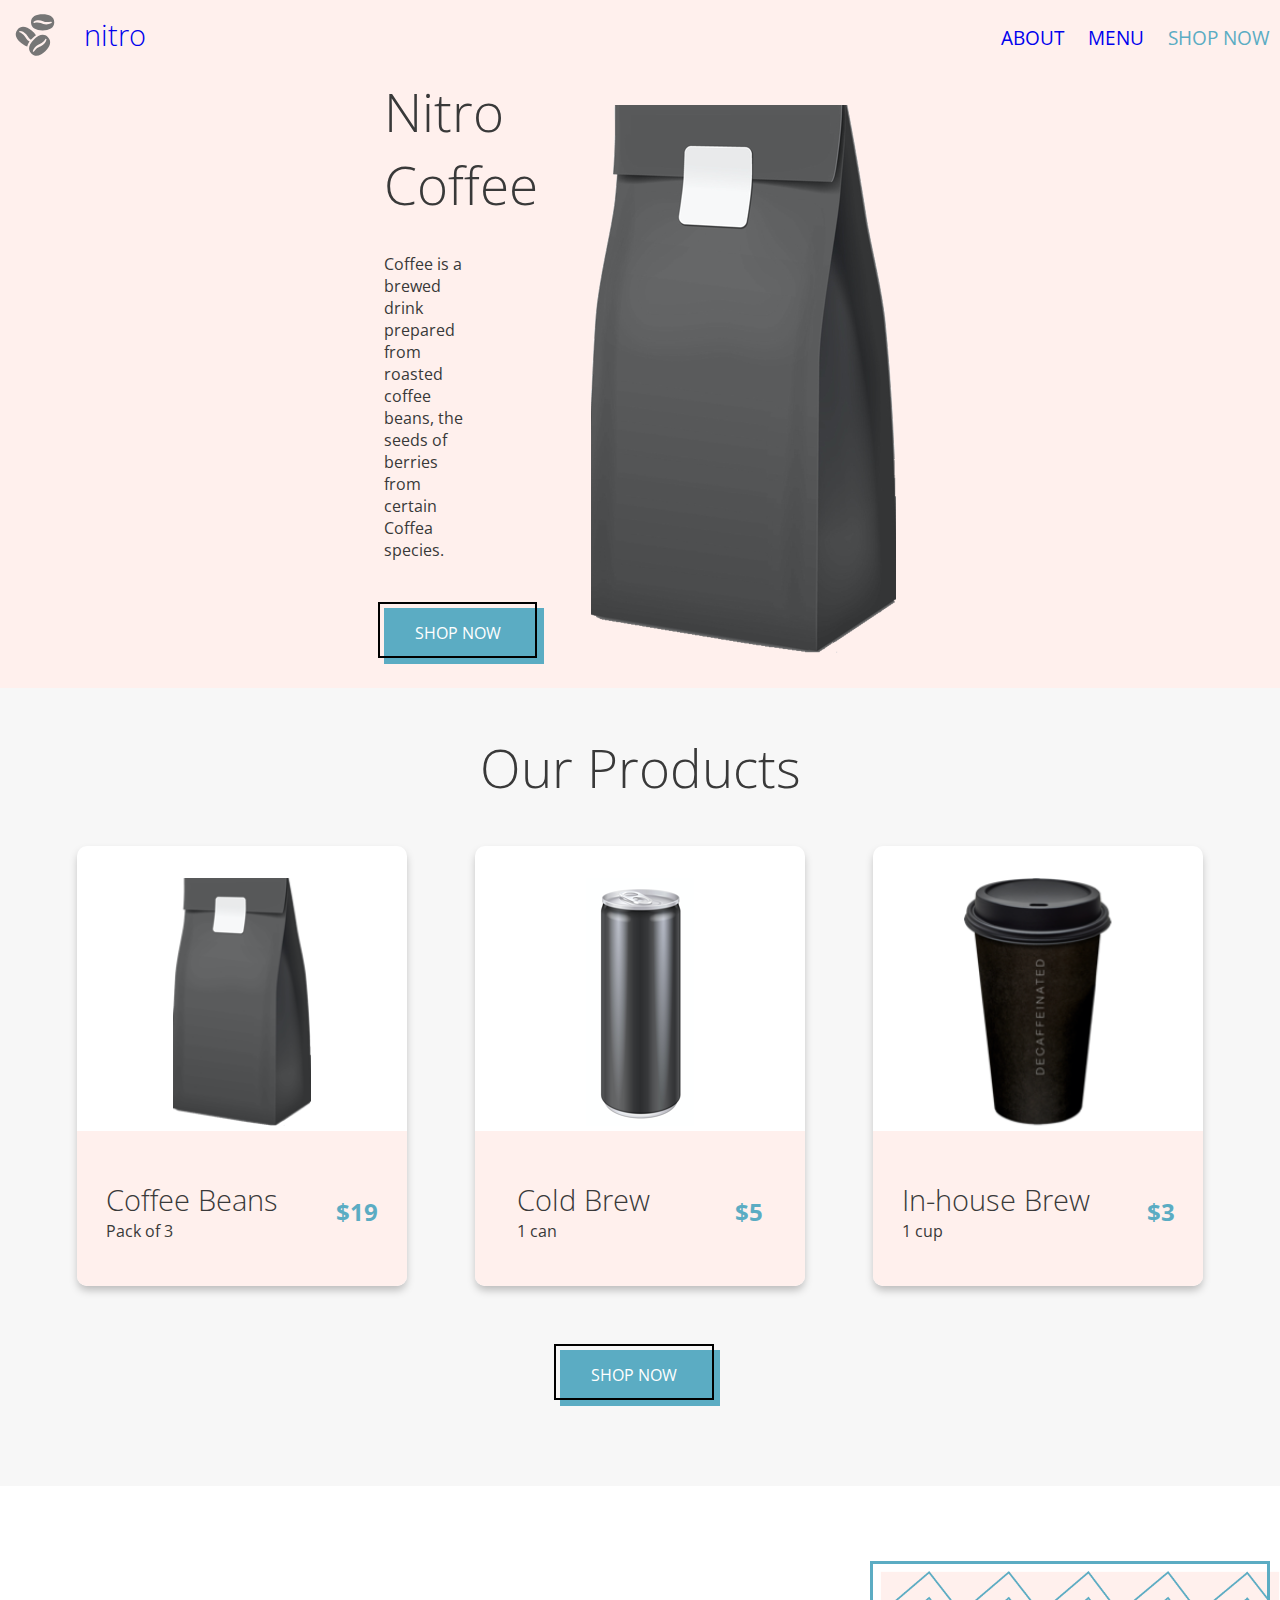
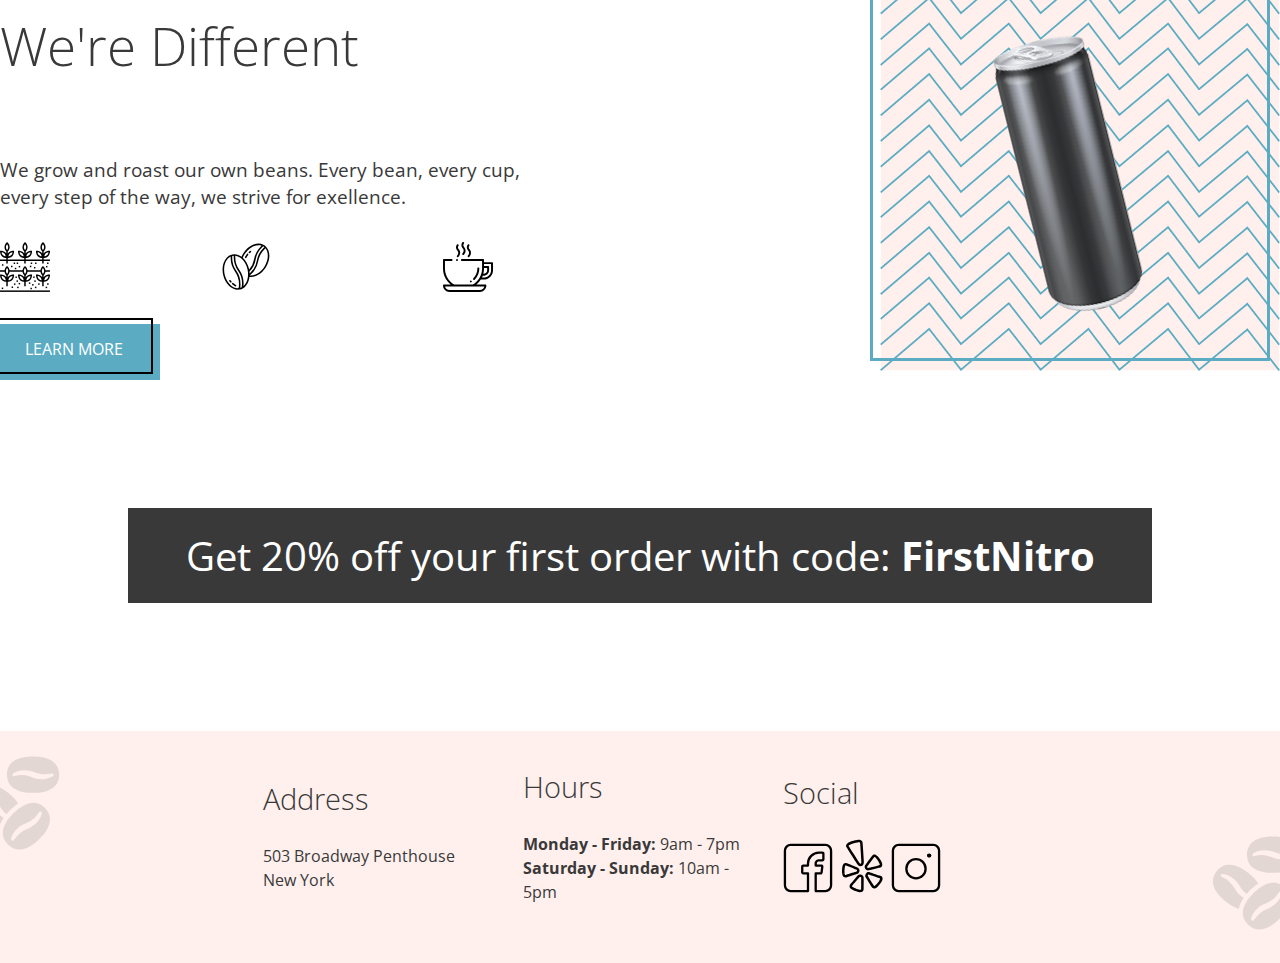
==== commit 399e6724: "cofee beans in footer complete" ====
--- a/index.html
+++ b/index.html
@@ -188,22 +188,19 @@
     <footer>
       <div class="footer-mama">
         <div class="beans__decor">
-          <div class="image-box" style="width: 100px; position: absolute; left: 0;">
+          <div class="image-box--left">
             <img
               class="beans__decor--left"
-               
               src="./assets/logos/coffee-beans-logo-and-footer.svg"
               alt="coffee beans"
             />
-            </div>
-            <div class="image-box" style="width: 100px; position: absolute; right: 0;">
-
+          </div>
+          <div class="image-box--right">
             <img
               class="beans__decor--right"
-              style="max-width: initial"
               src="./assets/logos/coffee-beans-logo-and-footer.svg"
               alt="coffee beans"
-            /></div>
+            />
           </div>
         </div>
 
--- a/scss/landing.css
+++ b/scss/landing.css
@@ -271,13 +271,20 @@
   position: absolute;
 }
 
-.image-box {
+.image-box--left {
   width: 100px;
-  height: 200px;
+  height: 14.5rem;
   overflow: hidden;
-  background-color: red;
-  border: 5px solid blue;
-  z-index: 1;
+  position: absolute;
+  left: 0;
+}
+
+.image-box--right {
+  width: 100px;
+  height: 14.5rem;
+  overflow: hidden;
+  position: absolute;
+  right: 0;
 }
 
 .beans__decor img {
@@ -293,7 +300,9 @@
 
 .beans__decor--right {
   position: absolute;
+  max-width: initial;
   top: 6rem;
+  right: -2rem;
 }
 
 .footer__item {
@@ -312,8 +321,6 @@
 .card__bottom {
   display: flex;
   height: 10rem;
-  /* flex-direction: row; */
-  /* flex-wrap: wrap; */
   align-items: center;
   justify-content: space-around;
 }
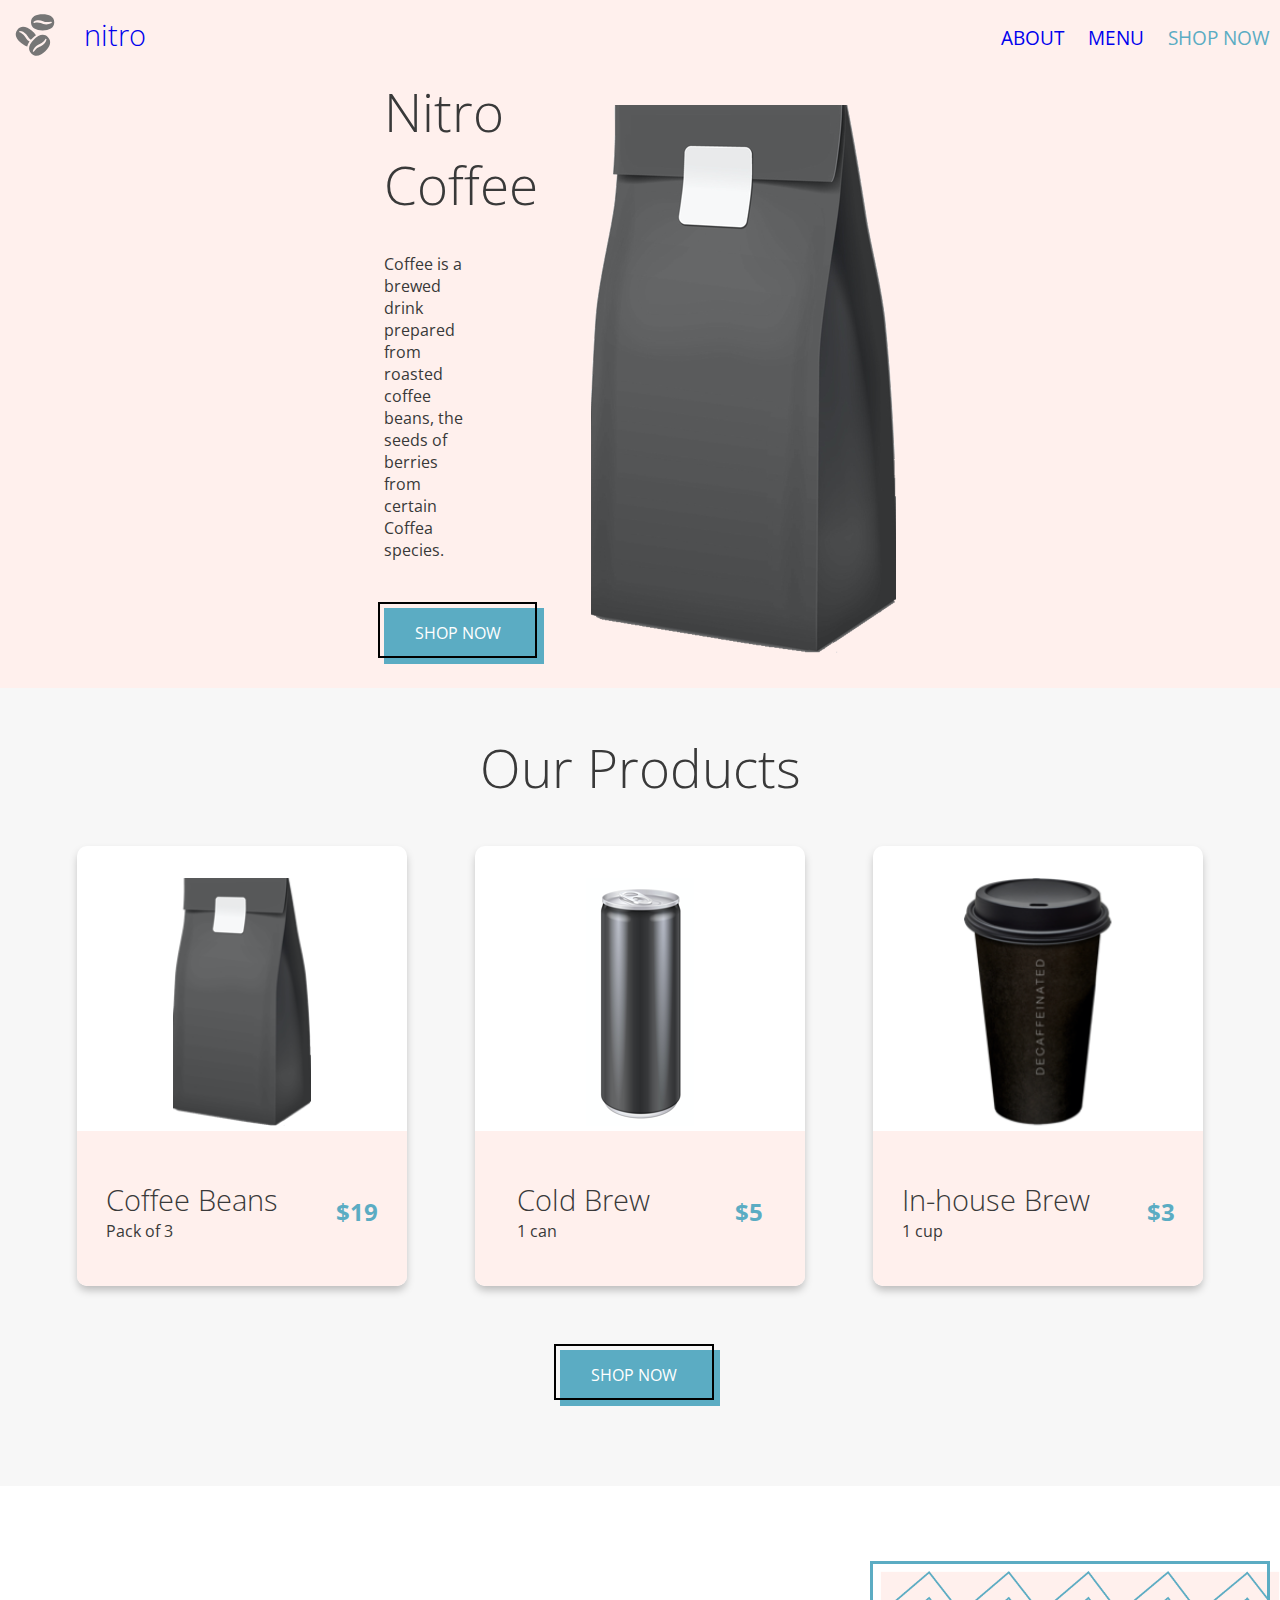
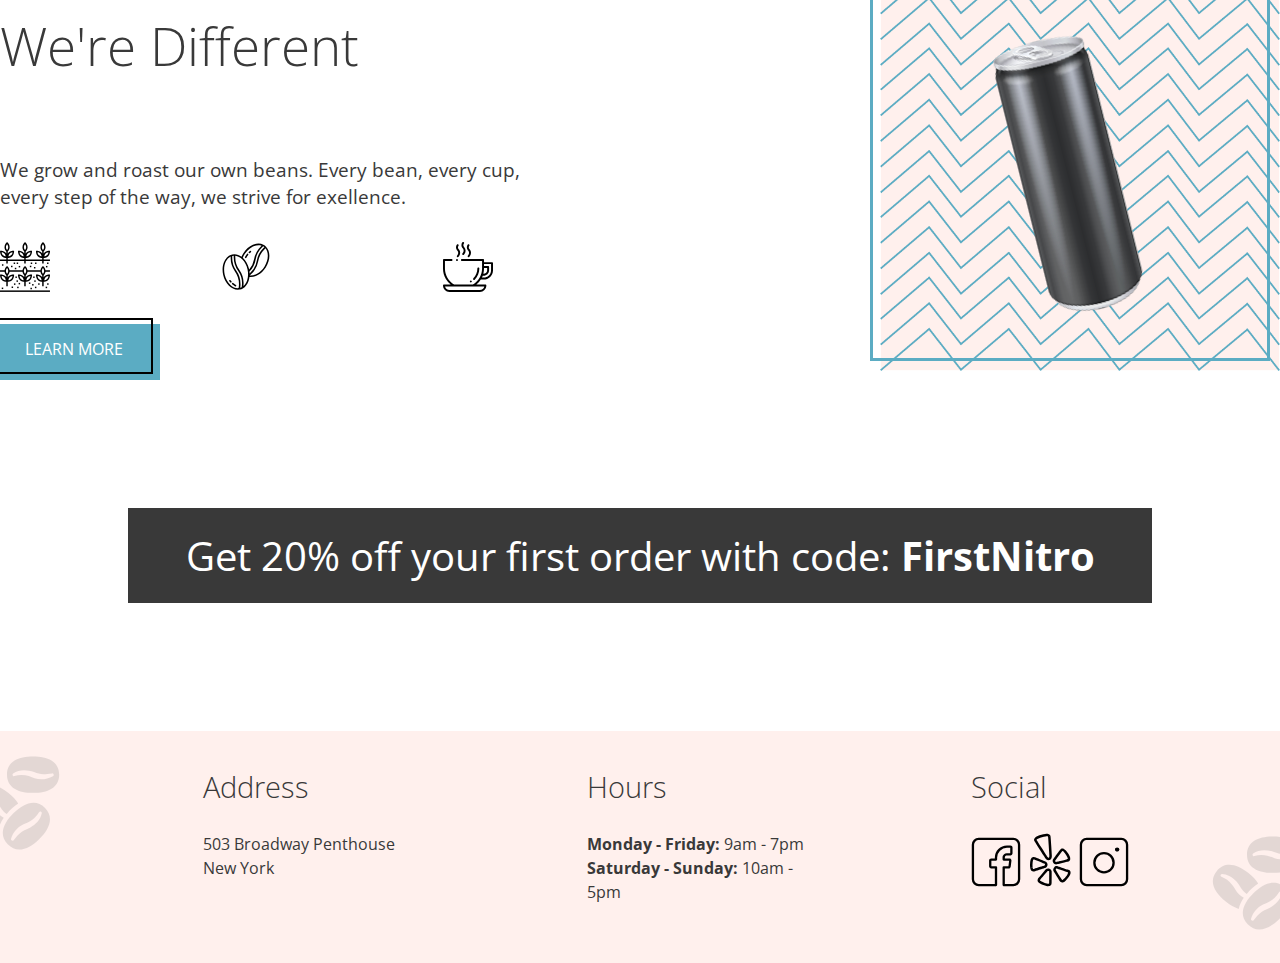
==== commit dbec8cc6: "offset on MENU" ====
--- a/index.html
+++ b/index.html
@@ -187,17 +187,18 @@
     An “Address” division. -->
     <footer>
       <div class="footer-mama">
-        <div class="beans__decor">
-          <div class="image-box--left">
-            <img
-              class="beans__decor--left"
+        
+        <div class="beans-decor">
+          <div class="beans-decor__image-box--left">
+            <img
+              class="beans-decor--left"
               src="./assets/logos/coffee-beans-logo-and-footer.svg"
               alt="coffee beans"
             />
           </div>
-          <div class="image-box--right">
-            <img
-              class="beans__decor--right"
+          <div class="beans-decor__image-box--right">
+            <img
+              class="beans-decor--right"
               src="./assets/logos/coffee-beans-logo-and-footer.svg"
               alt="coffee beans"
             />
--- a/scss/landing.css
+++ b/scss/landing.css
@@ -182,7 +182,8 @@
   margin: 0 2em 2em;
   /* margin: 20px; */
   /* margin: 0 calc((100% / 3) - 2em) 2em; 
-  analog: 
+
+  analog to: 
   margin-top: 0;
   margin-left: calc((100% / 3) - 2em);
   margin-right: calc((100% / 3) - 2em);
@@ -257,48 +258,42 @@
   border: 3px solid #5bacc3;
 }
 
-/* FOOTER. */
+/* FOOTER */
 .footer-mama {
   height: 14.5rem;
   text-align: center;
-  /* display: flex;
+  display: flex;
   justify-content: space-around;
-  position: relative; */
-}
-
-.beans__decor {
-  width: 100%;
-  position: absolute;
-}
-
-.image-box--left {
+  position: relative;
+}
+
+.beans-decor__image-box, .beans-decor__image-box--right, .beans-decor__image-box--left {
   width: 100px;
   height: 14.5rem;
   overflow: hidden;
   position: absolute;
+}
+
+.beans-decor__image-box--left {
   left: 0;
 }
 
-.image-box--right {
-  width: 100px;
-  height: 14.5rem;
-  overflow: hidden;
-  position: absolute;
+.beans-decor__image-box--right {
   right: 0;
 }
 
-.beans__decor img {
+.beans-decor img {
   width: 7rem;
   opacity: 20%;
 }
 
-.beans__decor--left {
+.beans-decor--left {
   position: absolute;
   top: 1rem;
   left: -2.5rem;
 }
 
-.beans__decor--right {
+.beans-decor--right {
   position: absolute;
   max-width: initial;
   top: 6rem;
